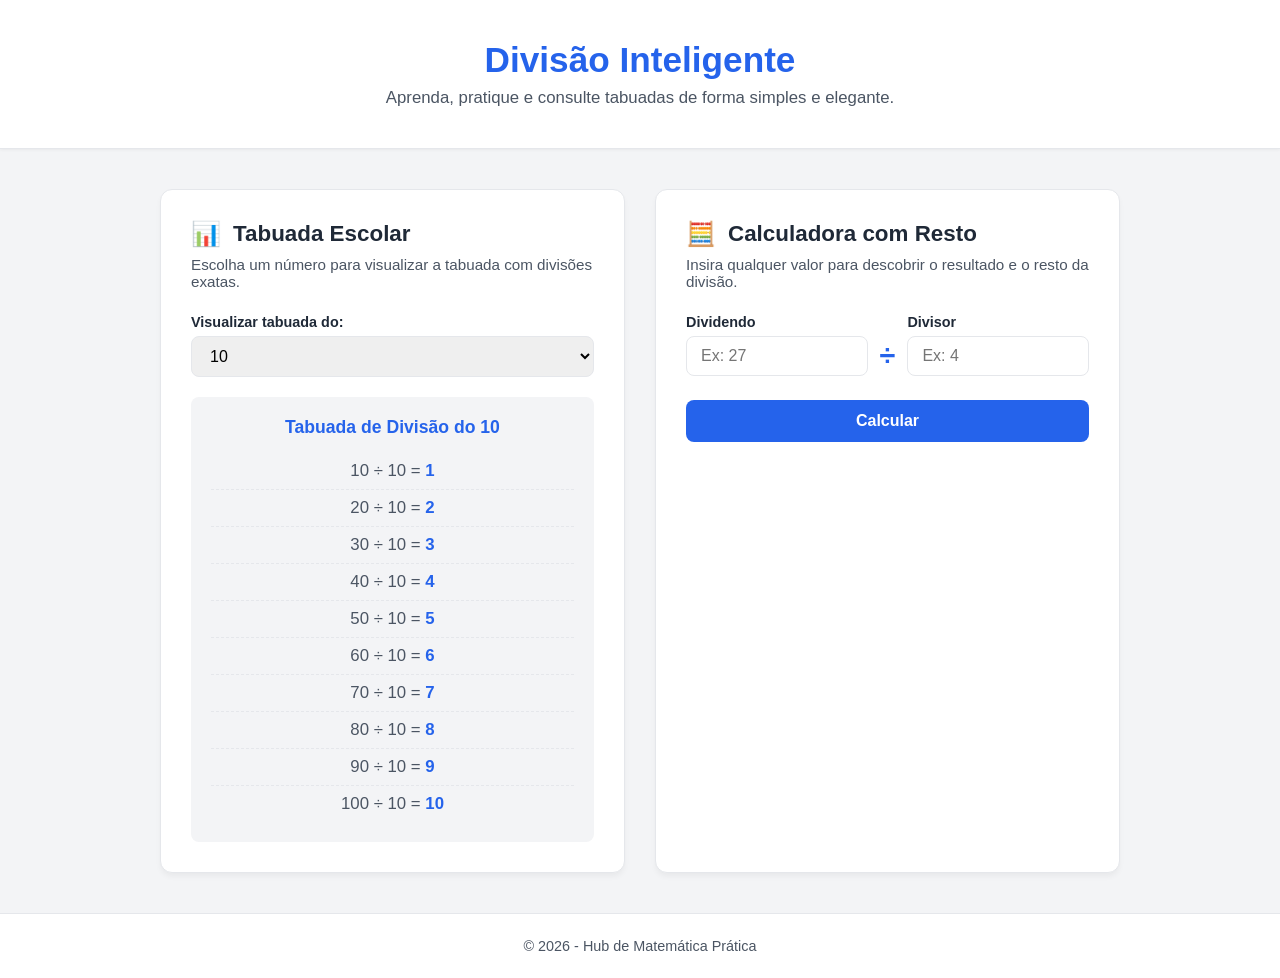
==== pagina-3.html @ 50684033 "divisao" ====
<!DOCTYPE html>
<html lang="pt-BR">
<head>
    <meta charset="UTF-8">
    <meta name="viewport" content="width=device-width, initial-scale=1.0">
    <title>Divisão Inteligente - Funcional</title>
    <style>
        /* --- DESIGN (CSS) --- */
        * {
            margin: 0;
            padding: 0;
            box-sizing: border-box;
            font-family: 'Segoe UI', Tahoma, Geneva, Verdana, sans-serif;
        }

        :root {
            --bg-principal: #f3f4f6;
            --bg-card: #ffffff;
            --texto-escuro: #1f2937;
            --texto-suave: #4b5563;
            --azul-primario: #2563eb;
            --azul-hover: #1d4ed8;
            --azul-claro: #eff6ff;
            --borda: #e5e7eb;
            --verde-sucesso: #059669;
            --verde-claro: #ecfdf5;
        }

        body {
            background-color: var(--bg-principal);
            color: var(--texto-escuro);
            display: flex;
            flex-direction: column;
            min-height: 100vh;
        }

        .main-header {
            background-color: var(--bg-card);
            text-align: center;
            padding: 40px 20px;
            border-bottom: 1px solid var(--borda);
            box-shadow: 0 1px 3px rgba(0, 0, 0, 0.05);
        }

        .main-header h1 {
            color: var(--azul-primario);
            font-size: 2.2rem;
            font-weight: 700;
            margin-bottom: 8px;
        }

        .main-header p {
            color: var(--texto-suave);
            font-size: 1.05rem;
        }

        .main-container {
            max-width: 1000px;
            width: 100%;
            margin: 40px auto;
            padding: 0 20px;
            display: grid;
            grid-template-columns: repeat(auto-fit, minmax(340px, 1fr));
            gap: 30px;
            flex: 1;
        }

        .app-card {
            background-color: var(--bg-card);
            border-radius: 12px;
            border: 1px solid var(--borda);
            padding: 30px;
            box-shadow: 0 4px 6px -1px rgba(0, 0, 0, 0.05);
            display: flex;
            flex-direction: column;
        }

        .card-header {
            display: flex;
            align-items: center;
            gap: 12px;
            margin-bottom: 8px;
        }

        .card-icon {
            font-size: 1.5rem;
        }

        .card-header h2 {
            font-size: 1.4rem;
        }

        .card-description {
            font-size: 0.95rem;
            color: var(--texto-suave);
            margin-bottom: 24px;
        }

        label {
            display: block;
            font-size: 0.9rem;
            font-weight: 600;
            margin-bottom: 6px;
        }

        select, input {
            width: 100%;
            padding: 10px 14px;
            font-size: 1rem;
            border: 1px solid var(--borda);
            border-radius: 8px;
            outline: none;
            transition: all 0.2s ease;
        }

        select:focus, input:focus {
            border-color: var(--azul-primario);
            box-shadow: 0 0 0 3px rgba(37, 99, 213, 0.15);
        }

        .tabuada-display {
            background-color: var(--bg-principal);
            border-radius: 8px;
            padding: 20px;
            margin-top: auto;
        }

        .tabuada-display h3 {
            text-align: center;
            font-size: 1.1rem;
            margin-bottom: 15px;
            color: var(--azul-primario);
        }

        .tabuada-item {
            font-size: 1.05rem;
            padding: 8px 0;
            text-align: center;
            border-bottom: 1px dashed var(--borda);
            color: var(--texto-suave);
        }

        .tabuada-item:last-child {
            border-bottom: none;
        }

        .resultado-destaque {
            font-weight: 700;
            color: var(--azul-primario);
        }

        .calc-form {
            display: flex;
            align-items: center;
            gap: 12px;
            margin-bottom: 24px;
        }

        .input-field {
            flex: 1;
        }

        .calc-operator {
            font-size: 1.8rem;
            font-weight: bold;
            color: var(--azul-primario);
            margin-top: 20px;
        }

        .btn-primary {
            width: 100%;
            padding: 12px;
            background-color: var(--azul-primario);
            color: white;
            font-size: 1rem;
            font-weight: 600;
            border: none;
            border-radius: 8px;
            cursor: pointer;
            transition: background-color 0.2s ease;
        }

        .btn-primary:hover {
            background-color: var(--azul-hover);
        }

        .calc-resultado {
            margin-top: 24px;
            padding: 20px;
            background-color: var(--verde-claro);
            border: 1px solid #a7f3d0;
            border-radius: 8px;
        }

        .calc-resultado h3 {
            color: var(--verde-sucesso);
            font-size: 1rem;
            margin-bottom: 12px;
        }

        .result-grid {
            display: grid;
            grid-template-columns: 1fr 1fr;
            gap: 12px;
        }

        .result-box {
            background-color: white;
            padding: 12px;
            border-radius: 6px;
            text-align: center;
            border: 1px solid #d1fae5;
        }

        .result-label {
            display: block;
            font-size: 0.8rem;
            color: var(--texto-suave);
            margin-bottom: 4px;
        }

        .result-value {
            font-size: 1.3rem;
            font-weight: 700;
            color: var(--verde-sucesso);
        }

        .result-message {
            margin-top: 12px;
            font-size: 0.85rem;
            text-align: center;
            color: var(--verde-sucesso);
            font-style: italic;
        }

        .hidden {
            display: none;
        }

        .main-footer {
            text-align: center;
            padding: 24px;
            background-color: var(--bg-card);
            color: var(--texto-suave);
            border-top: 1px solid var(--borda);
            font-size: 0.9rem;
        }
    </style>
</head>
<body>

    <header class="main-header">
        <h1>Divisão Inteligente</h1>
        <p>Aprenda, pratique e consulte tabuadas de forma simples e elegante.</p>
    </header>

    <main class="main-container">
        
        <section class="app-card">
            <div class="card-header">
                <span class="card-icon">📊</span>
                <h2>Tabuada Escolar</h2>
            </div>
            <p class="card-description">Escolha um número para visualizar a tabuada com divisões exatas.</p>
            
            <div style="margin-bottom: 20px;">
                <label for="select-numero">Visualizar tabuada do:</label>
                <select id="select-numero" onchange="atualizarTabuada()">
                    <option value="2">2</option>
                    <option value="3">3</option>
                    <option value="4">4</option>
                    <option value="5">5</option>
                    <option value="6">6</option>
                    <option value="7">7</option>
                    <option value="8">8</option>
                    <option value="9">9</option>
                    <option value="10" selected>10</option>
                </select>
            </div>

            <div class="tabuada-display">
                <h3 id="tabuada-titulo">Tabuada do 10</h3>
                <div id="tabuada-linhas" class="tabuada-linhas"></div>
            </div>
        </section>

        <section class="app-card">
            <div class="card-header">
                <span class="card-icon">🧮</span>
                <h2>Calculadora com Resto</h2>
            </div>
            <p class="card-description">Insira qualquer valor para descobrir o resultado e o resto da divisão.</p>

            <div class="calc-form">
                <div class="input-field">
                    <label for="dividendo">Dividendo</label>
                    <input type="number" id="dividendo" placeholder="Ex: 27" min="0">
                </div>
                
                <div class="calc-operator">÷</div>

                <div class="input-field">
                    <label for="divisor">Divisor</label>
                    <input type="number" id="divisor" placeholder="Ex: 4" min="1">
                </div>
            </div>

            <button onclick="calcularDivisao()" class="btn-primary">Calcular</button>

            <div id="calc-resultado" class="calc-resultado hidden">
                <h3>Resultado da Operação</h3>
                <div class="result-grid">
                    <div class="result-box">
                        <span class="result-label">Quociente (Resultado)</span>
                        <span id="res-quociente" class="result-value">0</span>
                    </div>
                    <div class="result-box">
                        <span class="result-label">Resto da Divisão</span>
                        <span id="res-resto" class="result-value">0</span>
                    </div>
                </div>
                <p id="res-mensagem" class="result-message"></p>
            </div>
        </section>

    </main>

    <footer class="main-footer">
        <p>&copy; 2026 - Hub de Matemática Prática</p>
    </footer>

    <script>
        function atualizarTabuada() {
            const divisor = parseInt(document.getElementById('select-numero').value);
            const containerLinhas = document.getElementById('tabuada-linhas');
            const titulo = document.getElementById('tabuada-titulo');

            titulo.innerText = `Tabuada de Divisão do ${divisor}`;
            containerLinhas.innerHTML = ''; 

            for (let i = 1; i <= 10; i++) {
                let dividendo = i * divisor;
                let resultado = dividendo / divisor;

                const divItem = document.createElement('div');
                divItem.className = 'tabuada-item';
                divItem.innerHTML = `${dividendo} ÷ ${divisor} = <span class="resultado-destaque">${resultado}</span>`;
                
                containerLinhas.appendChild(divItem);
            }
        }

        function calcularDivisao() {
            const dividendo = parseInt(document.getElementById('dividendo').value);
            const divisor = parseInt(document.getElementById('divisor').value);
            const painelResultado = document.getElementById('calc-resultado');

            if (isNaN(dividendo) || isNaN(divisor)) {
                alert("Por favor, preencha todos os campos numéricos.");
                return;
            }

            if (divisor === 0) {
                alert("Não é possível dividir por zero!");
                return;
            }

            const quociente = Math.floor(dividendo / divisor);
            const resto = dividendo % divisor;

            document.getElementById('res-quociente').innerText = quociente;
            document.getElementById('res-resto').innerText = resto;

            const campoMensagem = document.getElementById('res-mensagem');
            if (resto === 0) {
                campoMensagem.innerText = `A divisão de ${dividendo} por ${divisor} é exata.`;
            } else {
                campoMensagem.innerText = `Divisão inexata. Sobraram ${resto} unidades de resto.`;
            }

            painelResultado.classList.remove('hidden');
        }

        // Executa assim que a página abre
        window.onload = atualizarTabuada;
    </script>
</body>
</html>
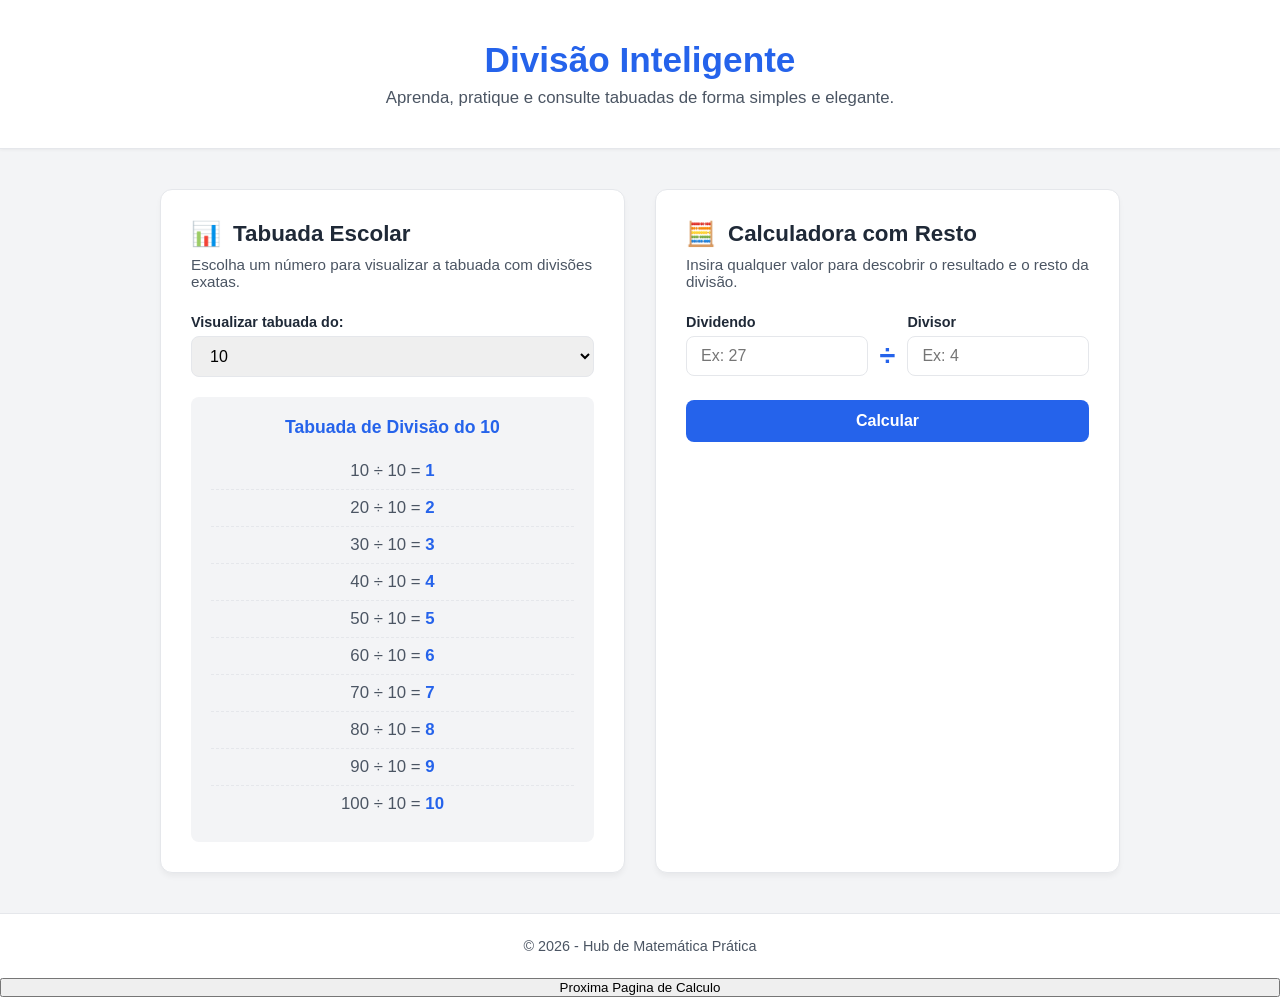
==== commit 567e1bf7: "add proximas paginas nas paginas restantes" ====
--- a/pagina-3.html
+++ b/pagina-3.html
@@ -5,7 +5,7 @@
     <meta name="viewport" content="width=device-width, initial-scale=1.0">
     <title>Divisão Inteligente - Funcional</title>
     <style>
-        /* --- DESIGN (CSS) --- */
+
         * {
             margin: 0;
             padding: 0;
@@ -381,8 +381,9 @@
             painelResultado.classList.remove('hidden');
         }
 
-        // Executa assim que a página abre
         window.onload = atualizarTabuada;
     </script>
+    <button onclick="window.location.href='pagina-2.html'">
+        Proxima Pagina de Calculo
 </body>
 </html>
